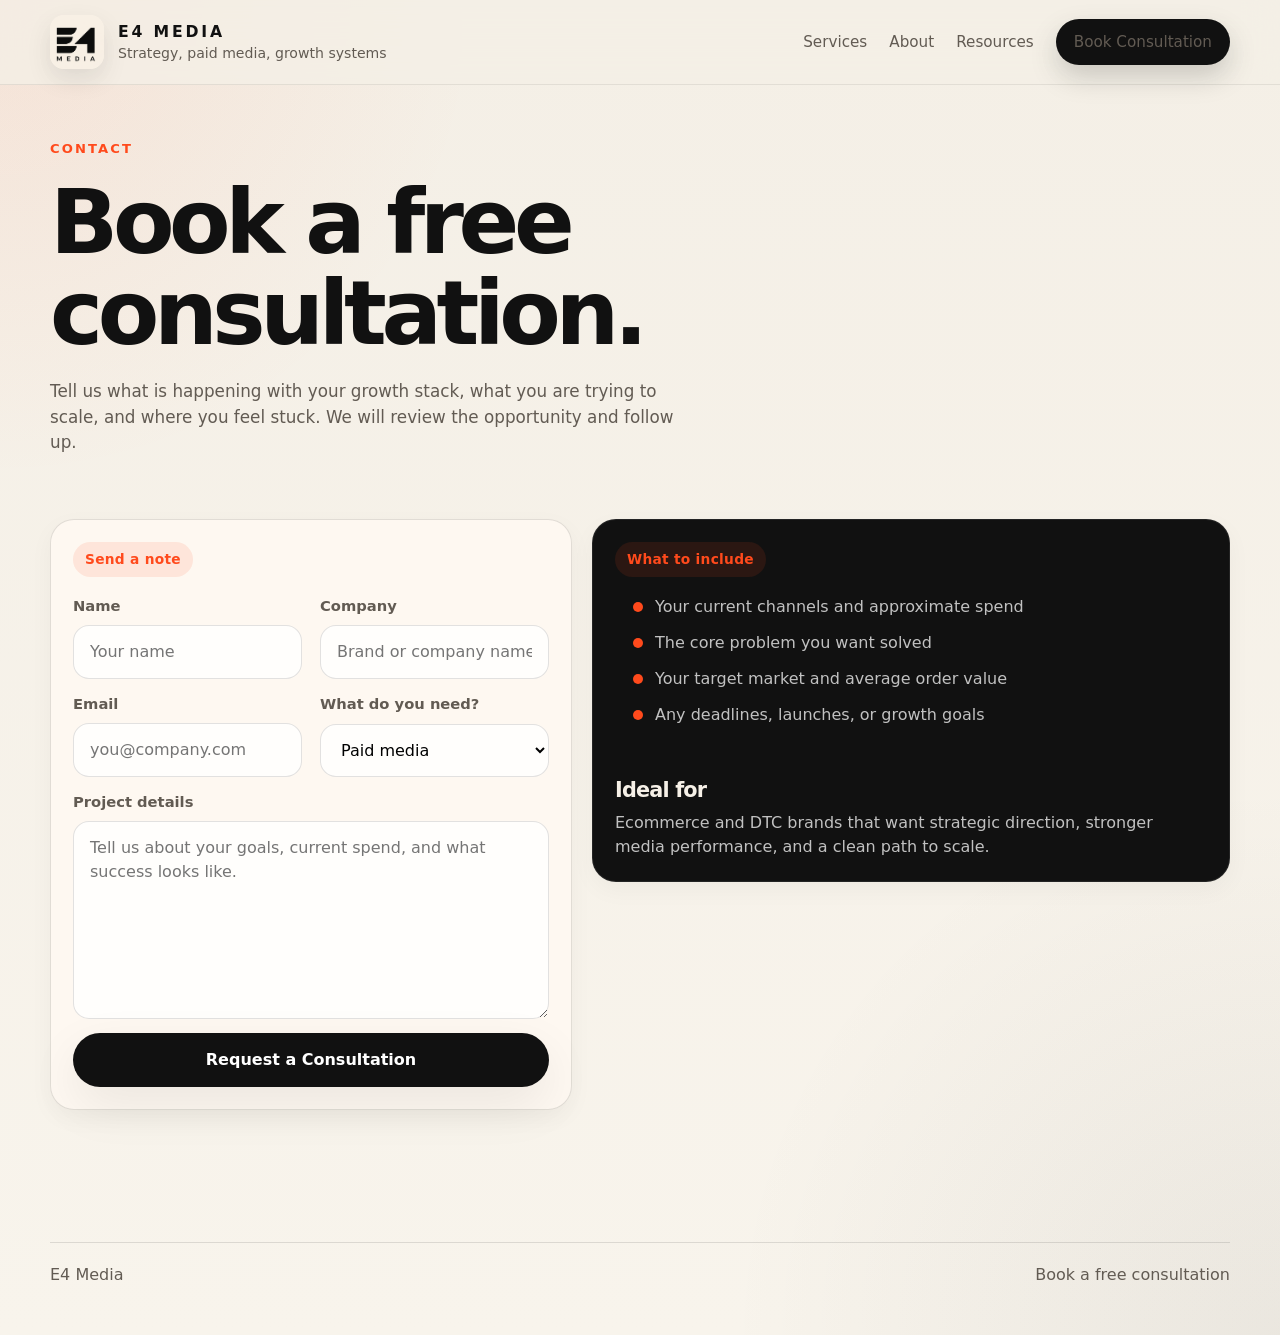
==== contact.html @ 1d7b62b5 "Add files via upload" ====
<!doctype html>
<html lang="en">
<head>
  <meta charset="utf-8">
  <title>Contact | E4 Media</title>
    <link rel="stylesheet" href="styles.css">
    <meta name="viewport" content="width=device-width, initial-scale=1">
    <meta name="theme-color" content="#f4efe6">
    <meta name="description" content="E4 Media - strategic marketing, paid media, affiliate management, SEO and growth systems for DTC brands.">
    <link rel="icon" href="assets/favicon.svg" type="image/svg+xml">
</head>
<body>
  <header class="site-header">
    <div class="container navbar">
      <a class="brand" href="index.html"><img src="assets/brand-logo.png" alt="E4 Media logo"><div><strong>E4 Media</strong><span>Strategy, paid media, growth systems</span></div></a>
      <nav class="nav-links" aria-label="Primary navigation"><a href="services.html">Services</a><a href="about.html">About</a><a href="resources.html">Resources</a><a href="contact.html" class="nav-cta">Book Consultation</a></nav>
    </div>
  </header>

  <main>
    <section class="page-hero">
      <div class="container">
        <div class="eyebrow">Contact</div>
        <h1>Book a free consultation.</h1>
        <p class="lead">Tell us what is happening with your growth stack, what you are trying to scale, and where you feel stuck. We will review the opportunity and follow up.</p>
      </div>
    </section>

    <section class="section">
      <div class="container split">
        <div class="card">
          <div class="tag">Send a note</div>
          <form class="form" style="margin-top:18px;">
            <div class="grid-2">
              <div class="field"><label for="name">Name</label><input id="name" type="text" placeholder="Your name"></div>
              <div class="field"><label for="company">Company</label><input id="company" type="text" placeholder="Brand or company name"></div>
            </div>
            <div class="grid-2">
              <div class="field"><label for="email2">Email</label><input id="email2" type="email" placeholder="you@company.com"></div>
              <div class="field"><label for="focus">What do you need?</label><select id="focus"><option>Paid media</option><option>Affiliate management</option><option>Growth strategy</option><option>SEO / web optimization</option><option>Lead generation</option></select></div>
            </div>
            <div class="field"><label for="message">Project details</label><textarea id="message" rows="7" placeholder="Tell us about your goals, current spend, and what success looks like."></textarea></div>
            <button class="btn btn-primary" type="submit">Request a Consultation</button>
          </form>
        </div>
        <div class="card dark">
          <div class="tag">What to include</div>
          <ul class="mini-list" style="margin-top:18px;">
            <li>Your current channels and approximate spend</li>
            <li>The core problem you want solved</li>
            <li>Your target market and average order value</li>
            <li>Any deadlines, launches, or growth goals</li>
          </ul>
          <div class="rule"></div>
          <h3>Ideal for</h3>
          <p style="margin-top:10px;">Ecommerce and DTC brands that want strategic direction, stronger media performance, and a clean path to scale.</p>
        </div>
      </div>
    </section>
  </main>

  <footer class="footer"><div class="container footer-bar"><div>E4 Media</div><div>Book a free consultation</div></div></footer>
</body>
</html>
---- styles.css ----
:root {
  --bg: #f4efe6;
  --bg-2: #f8f4ec;
  --surface: #fffaf2;
  --surface-dark: #111111;
  --text: #111111;
  --muted: #625b53;
  --muted-2: #8a8176;
  --line: rgba(17, 17, 17, 0.12);
  --line-dark: rgba(255, 250, 242, 0.12);
  --accent: #ff4a1c;
  --accent-soft: rgba(255, 74, 28, 0.11);
  --shadow: 0 18px 50px rgba(17, 17, 17, 0.08);
  --radius-xl: 34px;
  --radius-lg: 24px;
  --radius-md: 18px;
  --container: 1180px;
}

* { box-sizing: border-box; }
html { scroll-behavior: smooth; }
body {
  margin: 0;
  font-family: Inter, ui-sans-serif, system-ui, -apple-system, BlinkMacSystemFont, "Segoe UI", sans-serif;
  background:
    radial-gradient(circle at top left, rgba(255, 74, 28, 0.08), transparent 26%),
    radial-gradient(circle at bottom right, rgba(17, 17, 17, 0.06), transparent 30%),
    linear-gradient(180deg, var(--bg), var(--bg-2));
  color: var(--text);
  line-height: 1.5;
  text-rendering: optimizeLegibility;
}

a { color: inherit; text-decoration: none; }
a:hover { opacity: 0.92; }
img { max-width: 100%; display: block; }
button, input, textarea, select { font: inherit; }

.container {
  width: min(calc(100% - 32px), var(--container));
  margin: 0 auto;
}

.site-header {
  position: sticky;
  top: 0;
  z-index: 50;
  backdrop-filter: blur(16px);
  background: rgba(244, 239, 230, 0.76);
  border-bottom: 1px solid rgba(17, 17, 17, 0.08);
}

.navbar {
  min-height: 84px;
  display: flex;
  align-items: center;
  justify-content: space-between;
  gap: 20px;
}

.brand {
  display: inline-flex;
  align-items: center;
  gap: 14px;
  min-width: 0;
}

.brand img {
  width: 54px;
  height: 54px;
  object-fit: cover;
  border-radius: 14px;
  box-shadow: 0 10px 24px rgba(17, 17, 17, 0.1);
}

.brand strong {
  display: block;
  font-size: 0.98rem;
  letter-spacing: 0.18em;
  text-transform: uppercase;
}

.brand span {
  display: block;
  color: var(--muted);
  font-size: 0.88rem;
}

.nav-links {
  display: flex;
  align-items: center;
  gap: 22px;
  flex-wrap: wrap;
}

.nav-links a {
  color: var(--muted);
  font-size: 0.95rem;
  font-weight: 500;
}

.nav-cta {
  display: inline-flex;
  align-items: center;
  justify-content: center;
  padding: 12px 18px;
  border-radius: 999px;
  background: var(--text);
  color: #fff;
  font-weight: 600;
  box-shadow: 0 12px 28px rgba(17, 17, 17, 0.18);
}

.hero {
  padding: 68px 0 44px;
}

.hero-grid {
  display: grid;
  grid-template-columns: 1.05fr 0.95fr;
  gap: 28px;
  align-items: center;
}

.kicker {
  display: inline-flex;
  align-items: center;
  gap: 10px;
  padding: 10px 14px;
  border: 1px solid var(--line);
  border-radius: 999px;
  color: var(--muted);
  background: rgba(255, 250, 242, 0.6);
  font-size: 0.92rem;
  letter-spacing: 0.02em;
}

.kicker::before {
  content: "";
  width: 8px;
  height: 8px;
  border-radius: 99px;
  background: var(--accent);
  box-shadow: 0 0 0 6px rgba(255, 74, 28, 0.14);
}

h1, h2, h3 {
  font-family: Inter, ui-sans-serif, system-ui, -apple-system, BlinkMacSystemFont, "Segoe UI", sans-serif;
  line-height: 1.02;
  margin: 0;
}

h1 {
  font-size: clamp(3rem, 7vw, 5.8rem);
  letter-spacing: -0.06em;
  margin-top: 18px;
  max-width: 10ch;
}

.lead {
  margin: 20px 0 0;
  max-width: 60ch;
  color: var(--muted);
  font-size: clamp(1.05rem, 1.3vw, 1.2rem);
}

.actions {
  display: flex;
  flex-wrap: wrap;
  gap: 14px;
  margin-top: 28px;
}

.btn {
  display: inline-flex;
  align-items: center;
  justify-content: center;
  gap: 10px;
  padding: 14px 20px;
  border-radius: 999px;
  border: 1px solid transparent;
  font-weight: 700;
  transition: transform 160ms ease, box-shadow 160ms ease, background 160ms ease;
}

.btn:hover { transform: translateY(-1px); }
.btn-primary {
  background: var(--text);
  color: #fff;
  box-shadow: var(--shadow);
}
.btn-secondary {
  background: transparent;
  border-color: var(--line);
  color: var(--text);
}

.hero-proof {
  display: grid;
  grid-template-columns: repeat(3, minmax(0, 1fr));
  gap: 14px;
  margin-top: 28px;
}

.proof-card {
  padding: 16px 18px;
  border-radius: 22px;
  border: 1px solid var(--line);
  background: rgba(255, 250, 242, 0.78);
}

.proof-card strong {
  display: block;
  font-size: 1.1rem;
  letter-spacing: -0.03em;
}

.proof-card span {
  color: var(--muted);
  font-size: 0.92rem;
}

.hero-visual {
  position: relative;
}

.hero-frame {
  overflow: hidden;
  border-radius: var(--radius-xl);
  border: 1px solid rgba(17, 17, 17, 0.08);
  background: linear-gradient(180deg, rgba(17, 17, 17, 0.04), rgba(17, 17, 17, 0.02));
  box-shadow: var(--shadow);
}

.hero-frame img {
  width: 100%;
  height: auto;
  display: block;
}

.section {
  padding: 30px 0 96px;
}

.section h2 {
  font-size: clamp(2rem, 4vw, 3.3rem);
  letter-spacing: -0.05em;
}

.section-intro {
  display: flex;
  justify-content: space-between;
  gap: 24px;
  align-items: end;
  margin-bottom: 26px;
}

.section-intro p {
  max-width: 58ch;
  margin: 0;
  color: var(--muted);
}

.grid-3 {
  display: grid;
  grid-template-columns: repeat(3, minmax(0, 1fr));
  gap: 16px;
}

.grid-2 {
  display: grid;
  grid-template-columns: repeat(2, minmax(0, 1fr));
  gap: 18px;
}

.card {
  background: rgba(255, 250, 242, 0.84);
  border: 1px solid var(--line);
  border-radius: var(--radius-lg);
  padding: 22px;
  box-shadow: 0 8px 24px rgba(17, 17, 17, 0.04);
}

.card.dark {
  background: var(--surface-dark);
  color: #f6f0e7;
  border-color: rgba(255,255,255,0.08);
}

.card.dark p, .card.dark li { color: rgba(255, 255, 255, 0.74); }

.card h3 {
  font-size: 1.3rem;
  letter-spacing: -0.04em;
  margin-bottom: 10px;
}

.card p, .card li {
  color: var(--muted);
  margin: 0;
}

.card ul {
  padding-left: 18px;
  margin: 14px 0 0;
}

.tag {
  display: inline-flex;
  align-items: center;
  gap: 8px;
  padding: 7px 12px;
  border-radius: 999px;
  background: var(--accent-soft);
  color: var(--accent);
  font-size: 0.86rem;
  font-weight: 700;
  letter-spacing: 0.02em;
}

.rule {
  height: 1px;
  background: var(--line);
  margin: 26px 0;
}

.steps {
  display: grid;
  grid-template-columns: repeat(4, minmax(0, 1fr));
  gap: 16px;
}

.step {
  padding: 22px;
  border-radius: 22px;
  background: linear-gradient(180deg, rgba(255, 255, 255, 0.72), rgba(255, 250, 242, 0.9));
  border: 1px solid var(--line);
}

.step strong {
  display: inline-flex;
  width: 38px;
  height: 38px;
  align-items: center;
  justify-content: center;
  border-radius: 999px;
  background: var(--text);
  color: #fff;
  margin-bottom: 14px;
}

.footer {
  padding: 36px 0 48px;
  color: var(--muted);
}

.footer-bar {
  display: flex;
  justify-content: space-between;
  gap: 16px;
  flex-wrap: wrap;
  align-items: center;
  border-top: 1px solid var(--line);
  padding-top: 20px;
}

.page-hero {
  padding: 54px 0 34px;
}

.page-hero .eyebrow {
  text-transform: uppercase;
  letter-spacing: 0.16em;
  color: var(--accent);
  font-size: 0.82rem;
  font-weight: 800;
}

.page-hero h1 {
  max-width: 12ch;
}

.split {
  display: grid;
  grid-template-columns: 0.9fr 1.1fr;
  gap: 20px;
  align-items: start;
}

.form {
  display: grid;
  gap: 14px;
}

.field {
  display: grid;
  gap: 8px;
}

label {
  font-size: 0.92rem;
  color: var(--muted);
  font-weight: 600;
}

input, textarea, select {
  width: 100%;
  padding: 14px 16px;
  border-radius: 16px;
  border: 1px solid var(--line);
  background: rgba(255,255,255,0.8);
  outline: none;
}

input:focus, textarea:focus, select:focus {
  border-color: rgba(255, 74, 28, 0.5);
  box-shadow: 0 0 0 4px rgba(255, 74, 28, 0.08);
}

.mini-list {
  list-style: none;
  padding: 0;
  margin: 0;
  display: grid;
  gap: 12px;
}

.mini-list li {
  display: flex;
  gap: 12px;
  align-items: start;
  color: var(--muted);
}

.mini-list li::before {
  content: "";
  width: 10px;
  height: 10px;
  border-radius: 999px;
  background: var(--accent);
  margin-top: 7px;
  flex: 0 0 auto;
}

.resource-grid {
  display: grid;
  grid-template-columns: repeat(3, minmax(0, 1fr));
  gap: 16px;
}

.resource-card {
  min-height: 180px;
  display: flex;
  flex-direction: column;
  justify-content: space-between;
}

.caption {
  color: var(--muted);
  font-size: 0.92rem;
}

@media (max-width: 960px) {
  .hero-grid, .split, .grid-3, .grid-2, .steps, .resource-grid { grid-template-columns: 1fr; }
  .hero { padding-top: 34px; }
  .page-hero h1, h1 { max-width: none; }
  .hero-proof { grid-template-columns: 1fr; }
  .section-intro { flex-direction: column; align-items: start; }
}

@media (max-width: 720px) {
  .navbar { min-height: 72px; align-items: start; padding: 16px 0; }
  .nav-links { gap: 14px; }
  .brand img { width: 46px; height: 46px; }
}
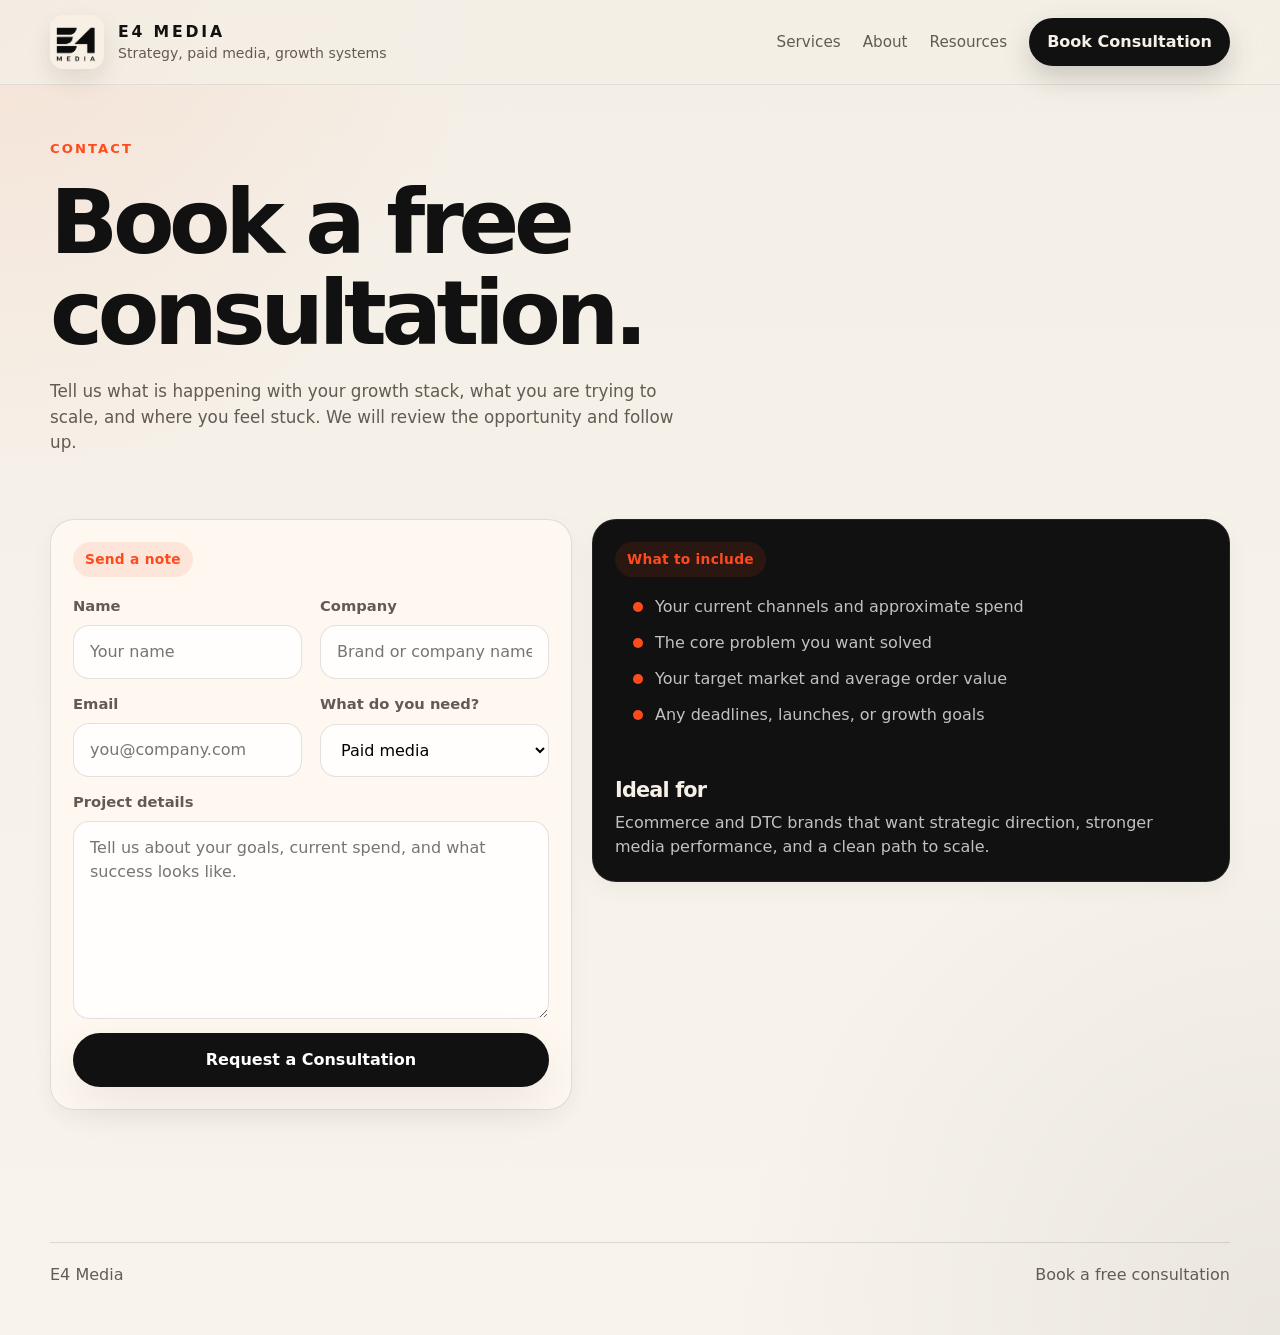
==== commit c5dc8139: "made contact form work" ====
--- a/contact.html
+++ b/contact.html
@@ -30,18 +30,54 @@
       <div class="container split">
         <div class="card">
           <div class="tag">Send a note</div>
-          <form class="form" style="margin-top:18px;">
-            <div class="grid-2">
-              <div class="field"><label for="name">Name</label><input id="name" type="text" placeholder="Your name"></div>
-              <div class="field"><label for="company">Company</label><input id="company" type="text" placeholder="Brand or company name"></div>
-            </div>
-            <div class="grid-2">
-              <div class="field"><label for="email2">Email</label><input id="email2" type="email" placeholder="you@company.com"></div>
-              <div class="field"><label for="focus">What do you need?</label><select id="focus"><option>Paid media</option><option>Affiliate management</option><option>Growth strategy</option><option>SEO / web optimization</option><option>Lead generation</option></select></div>
-            </div>
-            <div class="field"><label for="message">Project details</label><textarea id="message" rows="7" placeholder="Tell us about your goals, current spend, and what success looks like."></textarea></div>
-            <button class="btn btn-primary" type="submit">Request a Consultation</button>
-          </form>
+          <form action="https://formspree.io/f/xlgklqez" method="POST" class="form" style="margin-top:18px;">
+
+  <div class="grid-2">
+    <div class="field">
+      <label for="name">Name</label>
+      <input id="name" name="name" type="text" placeholder="Your name" required>
+    </div>
+
+    <div class="field">
+      <label for="company">Company</label>
+      <input id="company" name="company" type="text" placeholder="Brand or company name">
+    </div>
+  </div>
+
+  <div class="grid-2">
+    <div class="field">
+      <label for="email">Email</label>
+      <input id="email" name="email" type="email" placeholder="you@company.com" required>
+    </div>
+
+    <div class="field">
+      <label for="focus">What do you need?</label>
+      <select id="focus" name="focus">
+        <option>Paid media</option>
+        <option>Affiliate management</option>
+        <option>Growth strategy</option>
+        <option>SEO / web optimization</option>
+        <option>Lead generation</option>
+      </select>
+    </div>
+  </div>
+
+  <div class="field">
+    <label for="message">Project details</label>
+    <textarea
+      id="message"
+      name="message"
+      rows="7"
+      placeholder="Tell us about your goals, current spend, and what success looks like."
+      required
+    ></textarea>
+  </div>
+
+  <button class="btn btn-primary" type="submit">
+    Request a Consultation
+  </button>
+
+</form>
         </div>
         <div class="card dark">
           <div class="tag">What to include</div>
--- a/styles.css
+++ b/styles.css
@@ -94,7 +94,7 @@
   flex-wrap: wrap;
 }
 
-.nav-links a {
+.nav-links a:not(.nav-cta) {
   color: var(--muted);
   font-size: 0.95rem;
   font-weight: 500;
@@ -107,7 +107,7 @@
   padding: 12px 18px;
   border-radius: 999px;
   background: var(--text);
-  color: #fff;
+  color: #f6f0e7;
   font-weight: 600;
   box-shadow: 0 12px 28px rgba(17, 17, 17, 0.18);
 }
